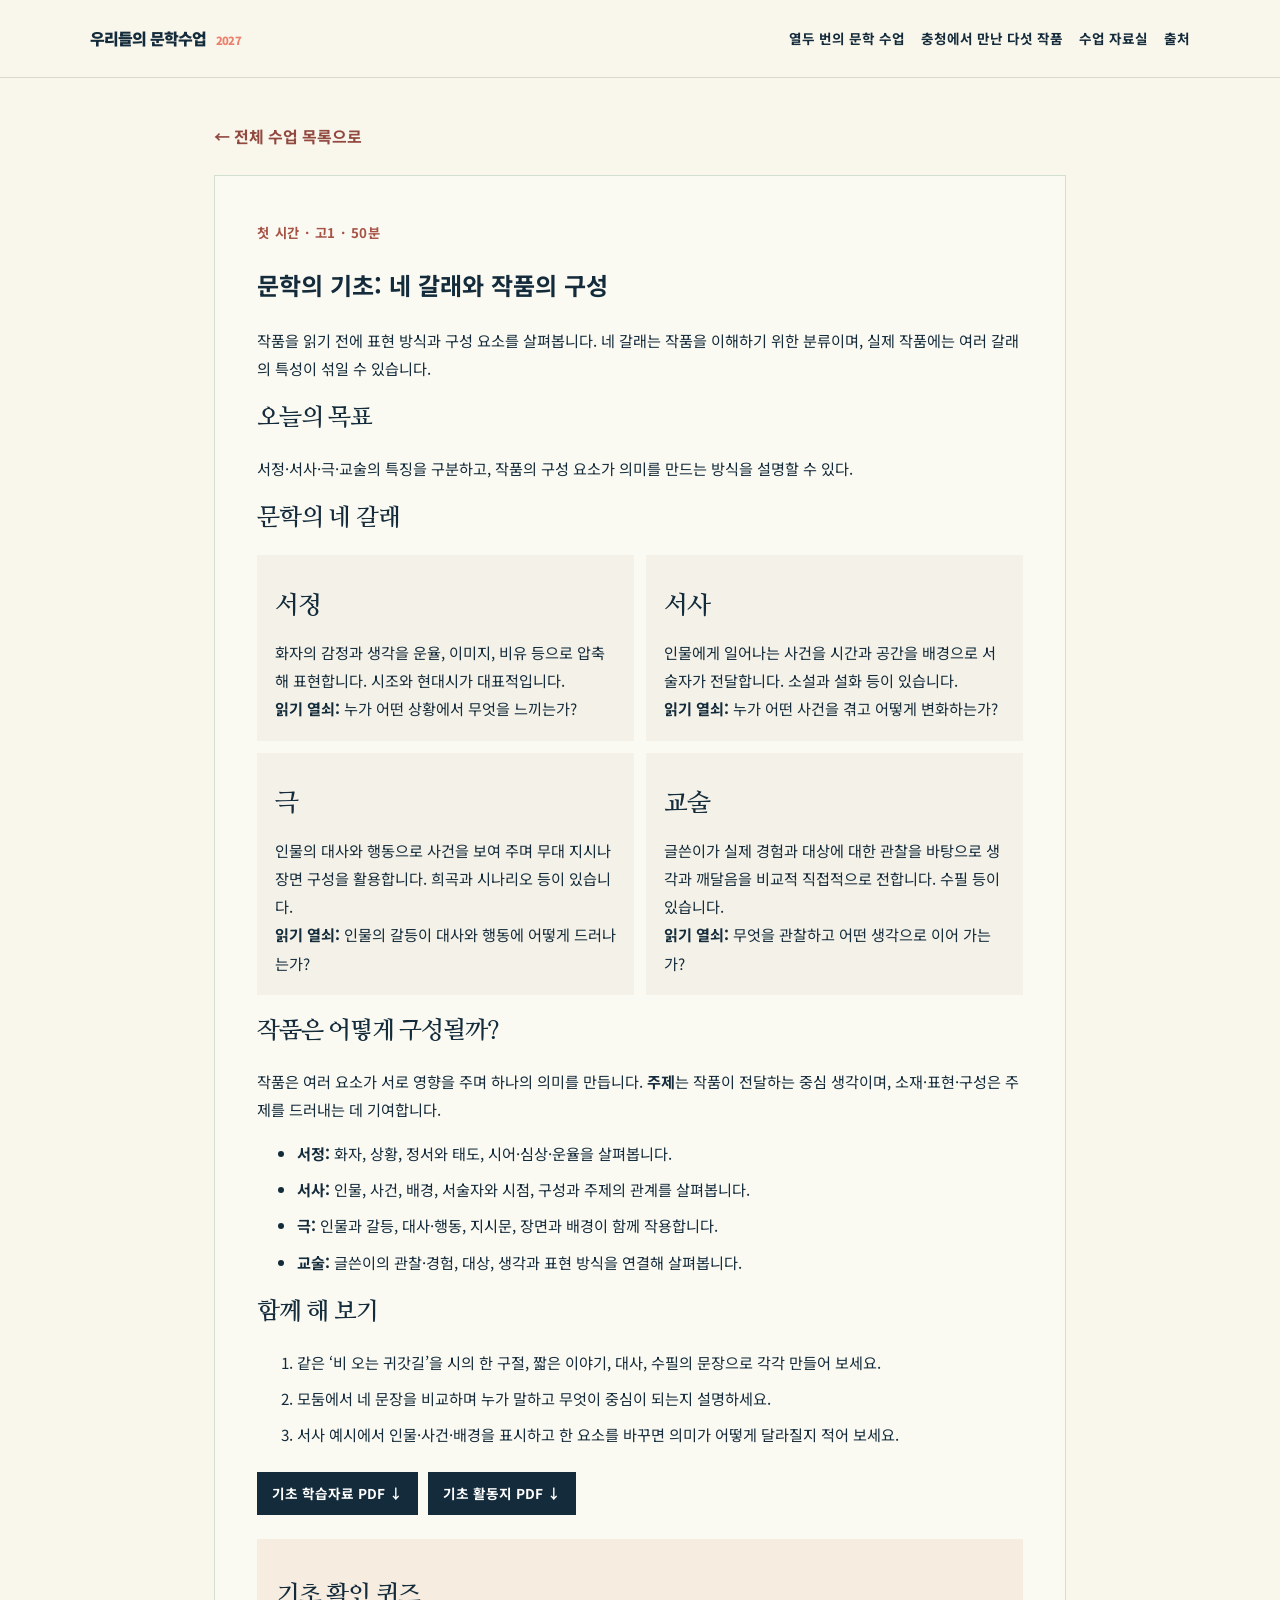
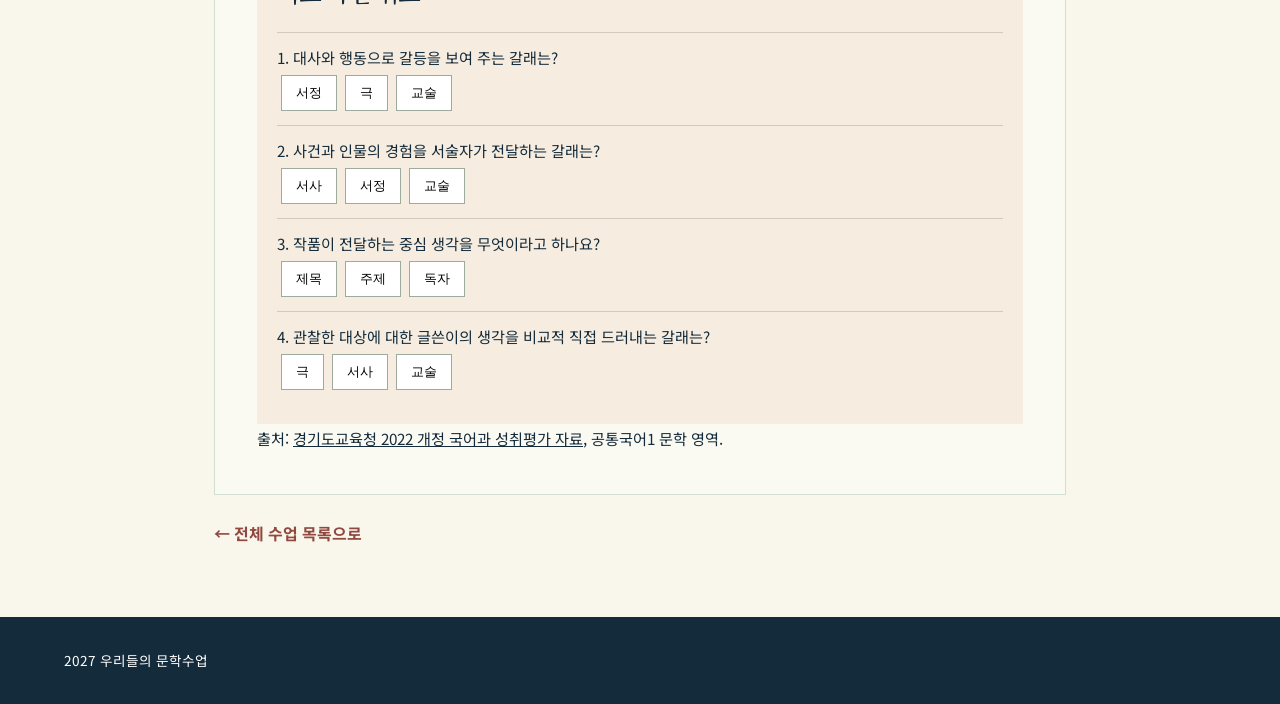
==== basics.html @ 18c94ed5 "Add introductory lesson on literary genres and structure" ====
<!doctype html><html lang="ko"><head><meta charset="utf-8"><meta name="viewport" content="width=device-width,initial-scale=1"><title>첫 시간: 문학의 기초 | 2027 우리들의 문학수업</title><link rel="stylesheet" href="style.css"><script src="basics.js" defer></script></head><body><a class="skip" href="#main">본문으로 건너뛰기</a><header class="header"><a class="brand" href="index.html">우리들의 문학수업<span>2027</span></a><nav aria-label="주 메뉴"><a href="index.html#lessons">열두 번의 문학 수업</a><a href="index.html#works">충청에서 만난 다섯 작품</a><a href="index.html#downloads">수업 자료실</a><a href="index.html#sources">출처</a></nav></header><main id="main" class="lesson-page wrap"><a class="back-link" href="index.html#lessons">← 전체 수업 목록으로</a><article class="lesson-card lesson-detail"><small>첫 시간 · 고1 · 50분</small><h1>문학의 기초: 네 갈래와 작품의 구성</h1><p>작품을 읽기 전에 표현 방식과 구성 요소를 살펴봅니다. 네 갈래는 작품을 이해하기 위한 분류이며, 실제 작품에는 여러 갈래의 특성이 섞일 수 있습니다.</p><h2>오늘의 목표</h2><p>서정·서사·극·교술의 특징을 구분하고, 작품의 구성 요소가 의미를 만드는 방식을 설명할 수 있다.</p><h2>문학의 네 갈래</h2><div class="foundation-grid"><section><h3>서정</h3><p>화자의 감정과 생각을 운율, 이미지, 비유 등으로 압축해 표현합니다. 시조와 현대시가 대표적입니다.</p><p><strong>읽기 열쇠:</strong> 누가 어떤 상황에서 무엇을 느끼는가?</p></section><section><h3>서사</h3><p>인물에게 일어나는 사건을 시간과 공간을 배경으로 서술자가 전달합니다. 소설과 설화 등이 있습니다.</p><p><strong>읽기 열쇠:</strong> 누가 어떤 사건을 겪고 어떻게 변화하는가?</p></section><section><h3>극</h3><p>인물의 대사와 행동으로 사건을 보여 주며 무대 지시나 장면 구성을 활용합니다. 희곡과 시나리오 등이 있습니다.</p><p><strong>읽기 열쇠:</strong> 인물의 갈등이 대사와 행동에 어떻게 드러나는가?</p></section><section><h3>교술</h3><p>글쓴이가 실제 경험과 대상에 대한 관찰을 바탕으로 생각과 깨달음을 비교적 직접적으로 전합니다. 수필 등이 있습니다.</p><p><strong>읽기 열쇠:</strong> 무엇을 관찰하고 어떤 생각으로 이어 가는가?</p></section></div><h2>작품은 어떻게 구성될까?</h2><p>작품은 여러 요소가 서로 영향을 주며 하나의 의미를 만듭니다. <strong>주제</strong>는 작품이 전달하는 중심 생각이며, 소재·표현·구성은 주제를 드러내는 데 기여합니다.</p><ul><li><strong>서정:</strong> 화자, 상황, 정서와 태도, 시어·심상·운율을 살펴봅니다.</li><li><strong>서사:</strong> 인물, 사건, 배경, 서술자와 시점, 구성과 주제의 관계를 살펴봅니다.</li><li><strong>극:</strong> 인물과 갈등, 대사·행동, 지시문, 장면과 배경이 함께 작용합니다.</li><li><strong>교술:</strong> 글쓴이의 관찰·경험, 대상, 생각과 표현 방식을 연결해 살펴봅니다.</li></ul><h2>함께 해 보기</h2><ol><li>같은 ‘비 오는 귀갓길’을 시의 한 구절, 짧은 이야기, 대사, 수필의 문장으로 각각 만들어 보세요.</li><li>모둠에서 네 문장을 비교하며 누가 말하고 무엇이 중심이 되는지 설명하세요.</li><li>서사 예시에서 인물·사건·배경을 표시하고 한 요소를 바꾸면 의미가 어떻게 달라질지 적어 보세요.</li></ol><div class="lesson-download"><a href="pdf/foundation-study.pdf" download>기초 학습자료 PDF ↓</a><a href="pdf/foundation-worksheet.pdf" download>기초 활동지 PDF ↓</a></div><div class="quiz"><h2>기초 확인 퀴즈</h2><div id="foundation-quiz"></div></div><p>출처: <a href="https://www.goe.go.kr/resource/goe/na/bbs_2675/2025/11/bc7e9f2a-7e3d-4c08-a90b-9db8992ee716.pdf">경기도교육청 2022 개정 국어과 성취평가 자료</a>, 공통국어1 문학 영역.</p></article><a class="back-link" href="index.html#lessons">← 전체 수업 목록으로</a></main><footer><div class="wrap">2027 우리들의 문학수업</div></footer></body></html>
---- style.css ----
@import url('https://fonts.googleapis.com/css2?family=Noto+Sans+KR:wght@400;500;700;900&family=Nanum+Myeongjo:wght@400;700;800&display=swap');
:root{--ink:#142b3b;--paper:#f9f6eb;--coral:#ec806c;--green:#b8cbbb;--line:#d8d9ca}*{box-sizing:border-box}html{scroll-behavior:smooth}body{margin:0;background:var(--paper);color:var(--ink);font-family:'Noto Sans KR',sans-serif;line-height:1.7}a{color:inherit}.skip{position:absolute;top:-5rem;left:1rem;background:white;padding:.5rem;z-index:10}.skip:focus{top:1rem}.header{height:78px;display:flex;align-items:center;justify-content:space-between;padding:0 7%;border-bottom:1px solid var(--line)}.brand{text-decoration:none;font-weight:900;letter-spacing:-.05em}.brand span{font-size:.7rem;color:var(--coral);margin-left:.6rem}.header nav{display:flex;gap:2rem;font-size:.85rem;font-weight:700}.header nav a{text-decoration:none}.wrap{max-width:1200px;margin:auto;padding-left:24px;padding-right:24px}.hero{min-height:590px;display:grid;grid-template-columns:1fr 1fr;align-items:center;max-width:1400px;margin:auto;padding:50px 7%;overflow:hidden}.eyebrow{font-size:.72rem;letter-spacing:.18em;font-weight:900;color:#af574a}.hero h1,h2,h3{font-family:'Nanum Myeongjo',serif;line-height:1.35;letter-spacing:-.05em}.hero h1{font-size:clamp(2.6rem,5vw,4.8rem);margin:1.4rem 0}.hero h1 em{font-style:normal;color:#d97060}.lead{max-width:510px;line-height:2;color:#49606a}.button{display:inline-flex;gap:4rem;align-items:center;background:var(--ink);color:white;padding:15px 22px;text-decoration:none;font-size:.9rem;font-weight:700;margin-top:1rem}.hero-art{position:relative;min-height:440px;display:grid;place-items:center}.orbit{position:absolute;width:390px;height:390px;border:1px solid #c4cdbf;border-radius:50%}.orbit-two{width:300px;height:300px}.book{z-index:1;width:245px;height:315px;background:var(--coral);transform:rotate(-8deg);padding:35px;color:var(--ink);box-shadow:12px 15px 0 #e7c8a8;display:flex;flex-direction:column;justify-content:space-between;font-weight:900;font-size:2rem;line-height:1.05;letter-spacing:-.06em}.book i{font-size:1rem}.asterisk{position:absolute;top:40px;right:12%;font-size:4rem;color:#d97060}.art-caption{position:absolute;bottom:5px;right:9%;font-family:'Nanum Myeongjo',serif}.intro{padding-top:70px;padding-bottom:70px;display:grid;grid-template-columns:1fr 1fr;gap:4rem}.intro h2,.section h2{font-size:clamp(1.8rem,3vw,2.6rem);margin:.6rem 0}.intro>p{color:#52666a}.section{padding-top:85px;padding-bottom:95px}.lessons{background:#e7eee5}.section-heading{display:flex;align-items:end;justify-content:space-between;gap:2rem;margin-bottom:36px}.section-heading>p{color:#5c7070}.lesson-grid{display:grid;grid-template-columns:repeat(3,1fr);gap:16px}.lesson-card{background:#fbfaf2;border:1px solid #d3ded2;text-align:left;color:var(--ink);padding:25px;min-height:185px;cursor:pointer;font:inherit;transition:transform .2s,box-shadow .2s}.lesson-card:hover,.lesson-card:focus-visible{transform:translateY(-4px);box-shadow:0 10px 20px #203d3020}.lesson-card small,.works-grid small{font-weight:700;color:#a65245;letter-spacing:.06em}.lesson-card h3{font-size:1.25rem;margin:16px 0}.lesson-card p{font-size:.82rem;color:#5b6c6a;margin:0}.works-grid{display:grid;grid-template-columns:repeat(5,1fr);gap:15px}.works-grid article{border-top:3px solid var(--coral);background:#fffdf5;padding:20px;min-height:220px}.works-grid h3{font-size:1.25rem}.works-grid p{font-size:.85rem}.works-grid p:last-child{color:#5a6c6d}.downloads{background:#f1dfcf}.pdf-list{display:flex;flex-wrap:wrap;gap:1rem}.sources ul{line-height:2}.sources p{color:#596c6c}footer{background:var(--ink);color:white;padding:32px 0;font-size:.85rem}footer span{float:right;opacity:.7}dialog{border:0;padding:0;max-width:680px;width:calc(100% - 32px);max-height:85vh;background:var(--paper);color:var(--ink)}dialog::backdrop{background:#102735bb}.dialog-inner{padding:clamp(24px,5vw,48px);position:relative}.close{position:absolute;right:18px;top:12px;background:none;border:0;font-size:2rem;cursor:pointer}.dialog-inner h2{font-size:2rem}.dialog-inner h3{margin-top:2rem}.dialog-inner li{margin:.6rem 0}.tag{font-size:.75rem;color:#a65245;font-weight:700}@media(max-width:850px){.works-grid{grid-template-columns:repeat(2,1fr)}.lesson-grid{grid-template-columns:repeat(2,1fr)}.hero-art{min-height:350px}.orbit{width:290px;height:290px}.orbit-two{width:230px;height:230px}.book{width:190px;height:250px;font-size:1.5rem}}@media(max-width:600px){.header{height:auto;padding:18px 20px;align-items:flex-start;gap:12px;flex-direction:column}.header nav{gap:1rem;flex-wrap:wrap}.hero{grid-template-columns:1fr;padding:50px 24px}.hero-art{min-height:330px}.intro{grid-template-columns:1fr;gap:0}.section{padding-top:60px;padding-bottom:65px}.section-heading{display:block}.lesson-grid{grid-template-columns:1fr}.works-grid{grid-template-columns:1fr 1fr}.works-grid article{padding:14px}.works-grid h3{font-size:1.05rem}footer span{display:block;float:none;margin-top:.5rem}}
 .pdf-link,.pdf-item{background:#fffdf5;border:1px solid #d5c3b6;padding:16px 20px}.pdf-link{font-weight:700;text-decoration:none}.pdf-item{display:flex;gap:12px;align-items:center;flex-wrap:wrap;font-size:.85rem}.pdf-item a{color:#99473d}
.timeline ol{padding:0;list-style:none;border-top:1px solid var(--line)}.timeline li{display:grid;grid-template-columns:150px 1fr;gap:20px;border-bottom:1px solid var(--line);padding:20px 0}.timeline li strong{color:#a65245;font-size:1.15rem}@media(max-width:600px){.timeline li{grid-template-columns:1fr;gap:3px}}
.close-reading{padding-top:10px}.reading-grid{display:grid;grid-template-columns:repeat(2,minmax(0,1fr));gap:16px;margin-top:30px}.reading-grid article{background:#fffdf5;border:1px solid var(--line);padding:24px}.reading-grid article span{font-size:.75rem;color:#99473d;font-weight:700}.reading-grid article h3{font-size:1.3rem}.reading-grid article p{font-size:.9rem}.reading-grid article a{font-weight:700;color:#99473d;font-size:.85rem}@media(max-width:600px){.reading-grid{grid-template-columns:1fr}}
.lesson-grid{grid-template-columns:1fr}.lesson-card.lesson-detail{cursor:default;padding:clamp(22px,4vw,42px);min-height:0}.lesson-card.lesson-detail:hover{transform:none;box-shadow:none}.lesson-detail h3{font-size:1.55rem}.lesson-detail h4{font-size:1rem;margin:1.5rem 0 .4rem;color:#90483f}.lesson-detail p,.lesson-detail li{font-size:.95rem;color:var(--ink);line-height:1.85}.lesson-detail li{margin:.5rem 0}.lesson-download{display:flex;flex-wrap:wrap;gap:10px;margin:24px 0}.lesson-download a{background:var(--ink);color:white;padding:10px 15px;text-decoration:none;font-weight:700;font-size:.85rem}.quiz{background:#f6ede0;padding:20px}.quiz h4{margin-top:0}.quiz-options{display:flex;flex-wrap:wrap;gap:8px}.quiz-options button{background:white;color:var(--ink);border:1px solid #9cab9e;padding:10px;text-align:left;cursor:pointer;font:inherit;font-size:.85rem}.quiz-options button:hover,.quiz-options button:focus-visible{outline:2px solid var(--ink)}.quiz-feedback{font-weight:700;min-height:1.8em}.author-profile summary{cursor:pointer;color:#90483f;font-weight:700;text-decoration:underline}.author-profile p{font-size:.82rem}.author-profile a{font-size:.8rem}.header{height:auto;min-height:78px;gap:15px}.header nav{flex-wrap:wrap;gap:1rem}
.lesson-grid{grid-template-columns:repeat(3,minmax(0,1fr))}.lesson-link{display:block;position:relative;text-decoration:none;padding-bottom:50px}.lesson-arrow{position:absolute;bottom:20px;right:25px;font-size:1.4rem;color:#a65245}.lesson-page{max-width:900px;padding-top:45px;padding-bottom:70px}.lesson-page .lesson-detail{margin:25px 0}.back-link{display:inline-block;color:#90483f;font-weight:700;text-decoration:none}@media(max-width:850px){.lesson-grid{grid-template-columns:repeat(2,minmax(0,1fr))}}@media(max-width:600px){.lesson-grid{grid-template-columns:1fr}}
.foundation-link{background:#f6dfd3}.foundation-grid{display:grid;grid-template-columns:repeat(2,minmax(0,1fr));gap:12px}.foundation-grid section{background:#f4f2e8;padding:18px}.foundation-question{border-top:1px solid #d6c9bb;padding:10px 0}.foundation-question button{margin:4px;padding:8px 14px;background:white;border:1px solid #9cab9e;cursor:pointer}@media(max-width:600px){.foundation-grid{grid-template-columns:1fr}}
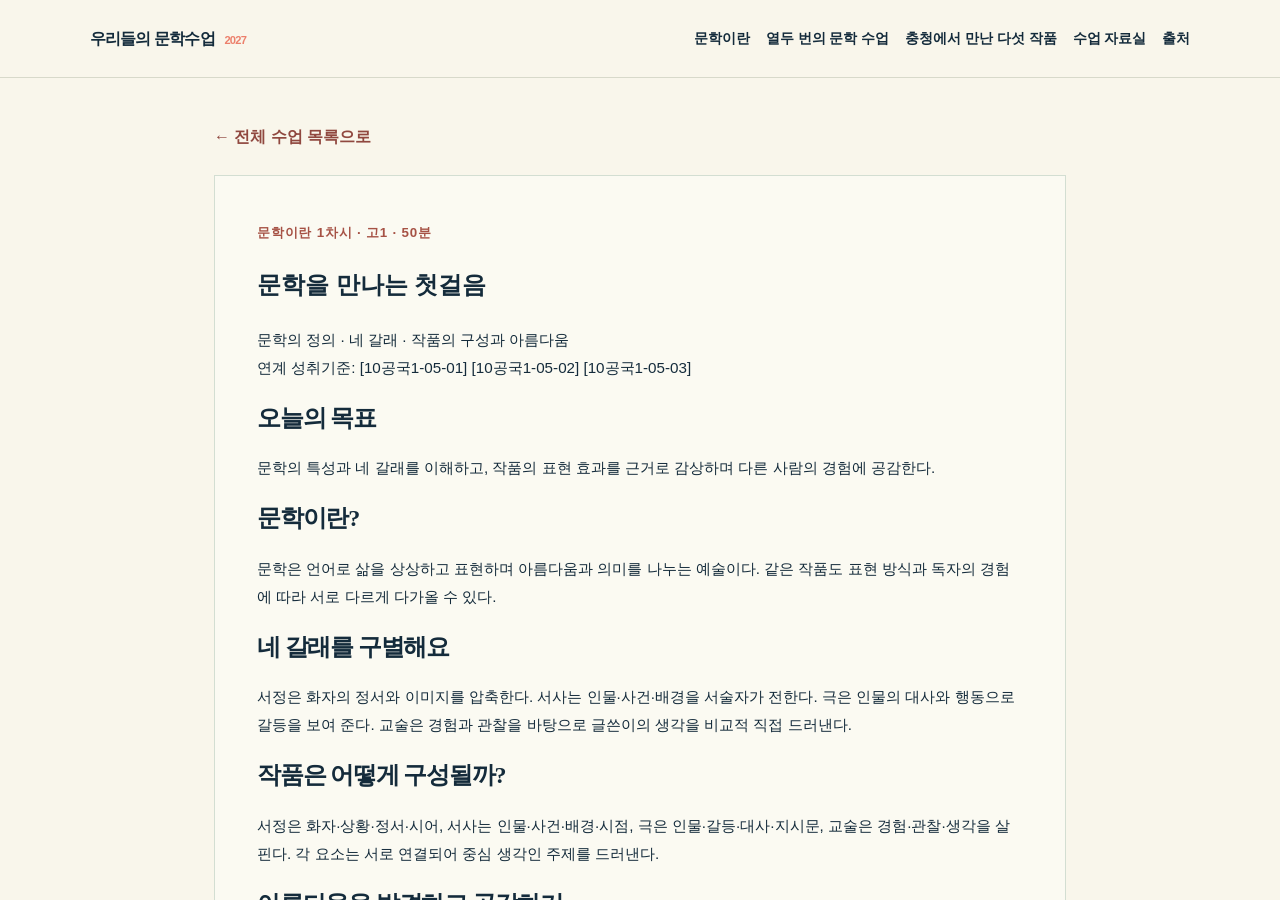
==== commit 7f2892b7: "Consolidate introduction into two literature lessons" ====
--- a/basics.html
+++ b/basics.html
@@ -1 +1 @@
-<!doctype html><html lang="ko"><head><meta charset="utf-8"><meta name="viewport" content="width=device-width,initial-scale=1"><title>첫 시간: 문학의 기초 | 2027 우리들의 문학수업</title><link rel="stylesheet" href="style.css"><script src="basics.js" defer></script></head><body><a class="skip" href="#main">본문으로 건너뛰기</a><header class="header"><a class="brand" href="index.html">우리들의 문학수업<span>2027</span></a><nav aria-label="주 메뉴"><a href="index.html#lessons">열두 번의 문학 수업</a><a href="index.html#works">충청에서 만난 다섯 작품</a><a href="index.html#downloads">수업 자료실</a><a href="index.html#sources">출처</a></nav></header><main id="main" class="lesson-page wrap"><a class="back-link" href="index.html#lessons">← 전체 수업 목록으로</a><article class="lesson-card lesson-detail"><small>첫 시간 · 고1 · 50분</small><h1>문학의 기초: 네 갈래와 작품의 구성</h1><p>작품을 읽기 전에 표현 방식과 구성 요소를 살펴봅니다. 네 갈래는 작품을 이해하기 위한 분류이며, 실제 작품에는 여러 갈래의 특성이 섞일 수 있습니다.</p><h2>오늘의 목표</h2><p>서정·서사·극·교술의 특징을 구분하고, 작품의 구성 요소가 의미를 만드는 방식을 설명할 수 있다.</p><h2>문학의 네 갈래</h2><div class="foundation-grid"><section><h3>서정</h3><p>화자의 감정과 생각을 운율, 이미지, 비유 등으로 압축해 표현합니다. 시조와 현대시가 대표적입니다.</p><p><strong>읽기 열쇠:</strong> 누가 어떤 상황에서 무엇을 느끼는가?</p></section><section><h3>서사</h3><p>인물에게 일어나는 사건을 시간과 공간을 배경으로 서술자가 전달합니다. 소설과 설화 등이 있습니다.</p><p><strong>읽기 열쇠:</strong> 누가 어떤 사건을 겪고 어떻게 변화하는가?</p></section><section><h3>극</h3><p>인물의 대사와 행동으로 사건을 보여 주며 무대 지시나 장면 구성을 활용합니다. 희곡과 시나리오 등이 있습니다.</p><p><strong>읽기 열쇠:</strong> 인물의 갈등이 대사와 행동에 어떻게 드러나는가?</p></section><section><h3>교술</h3><p>글쓴이가 실제 경험과 대상에 대한 관찰을 바탕으로 생각과 깨달음을 비교적 직접적으로 전합니다. 수필 등이 있습니다.</p><p><strong>읽기 열쇠:</strong> 무엇을 관찰하고 어떤 생각으로 이어 가는가?</p></section></div><h2>작품은 어떻게 구성될까?</h2><p>작품은 여러 요소가 서로 영향을 주며 하나의 의미를 만듭니다. <strong>주제</strong>는 작품이 전달하는 중심 생각이며, 소재·표현·구성은 주제를 드러내는 데 기여합니다.</p><ul><li><strong>서정:</strong> 화자, 상황, 정서와 태도, 시어·심상·운율을 살펴봅니다.</li><li><strong>서사:</strong> 인물, 사건, 배경, 서술자와 시점, 구성과 주제의 관계를 살펴봅니다.</li><li><strong>극:</strong> 인물과 갈등, 대사·행동, 지시문, 장면과 배경이 함께 작용합니다.</li><li><strong>교술:</strong> 글쓴이의 관찰·경험, 대상, 생각과 표현 방식을 연결해 살펴봅니다.</li></ul><h2>함께 해 보기</h2><ol><li>같은 ‘비 오는 귀갓길’을 시의 한 구절, 짧은 이야기, 대사, 수필의 문장으로 각각 만들어 보세요.</li><li>모둠에서 네 문장을 비교하며 누가 말하고 무엇이 중심이 되는지 설명하세요.</li><li>서사 예시에서 인물·사건·배경을 표시하고 한 요소를 바꾸면 의미가 어떻게 달라질지 적어 보세요.</li></ol><div class="lesson-download"><a href="pdf/foundation-study.pdf" download>기초 학습자료 PDF ↓</a><a href="pdf/foundation-worksheet.pdf" download>기초 활동지 PDF ↓</a></div><div class="quiz"><h2>기초 확인 퀴즈</h2><div id="foundation-quiz"></div></div><p>출처: <a href="https://www.goe.go.kr/resource/goe/na/bbs_2675/2025/11/bc7e9f2a-7e3d-4c08-a90b-9db8992ee716.pdf">경기도교육청 2022 개정 국어과 성취평가 자료</a>, 공통국어1 문학 영역.</p></article><a class="back-link" href="index.html#lessons">← 전체 수업 목록으로</a></main><footer><div class="wrap">2027 우리들의 문학수업</div></footer></body></html>
+<!doctype html><html lang="ko"><head><meta charset="utf-8"><meta name="viewport" content="width=device-width,initial-scale=1"><meta http-equiv="refresh" content="0; url=workshop.html?lesson=1"><title>문학이란 1차시로 이동</title></head><body><p>문학의 기초 수업이 통합되었습니다. <a href="workshop.html?lesson=1">문학이란 1차시로 이동</a></p></body></html>
